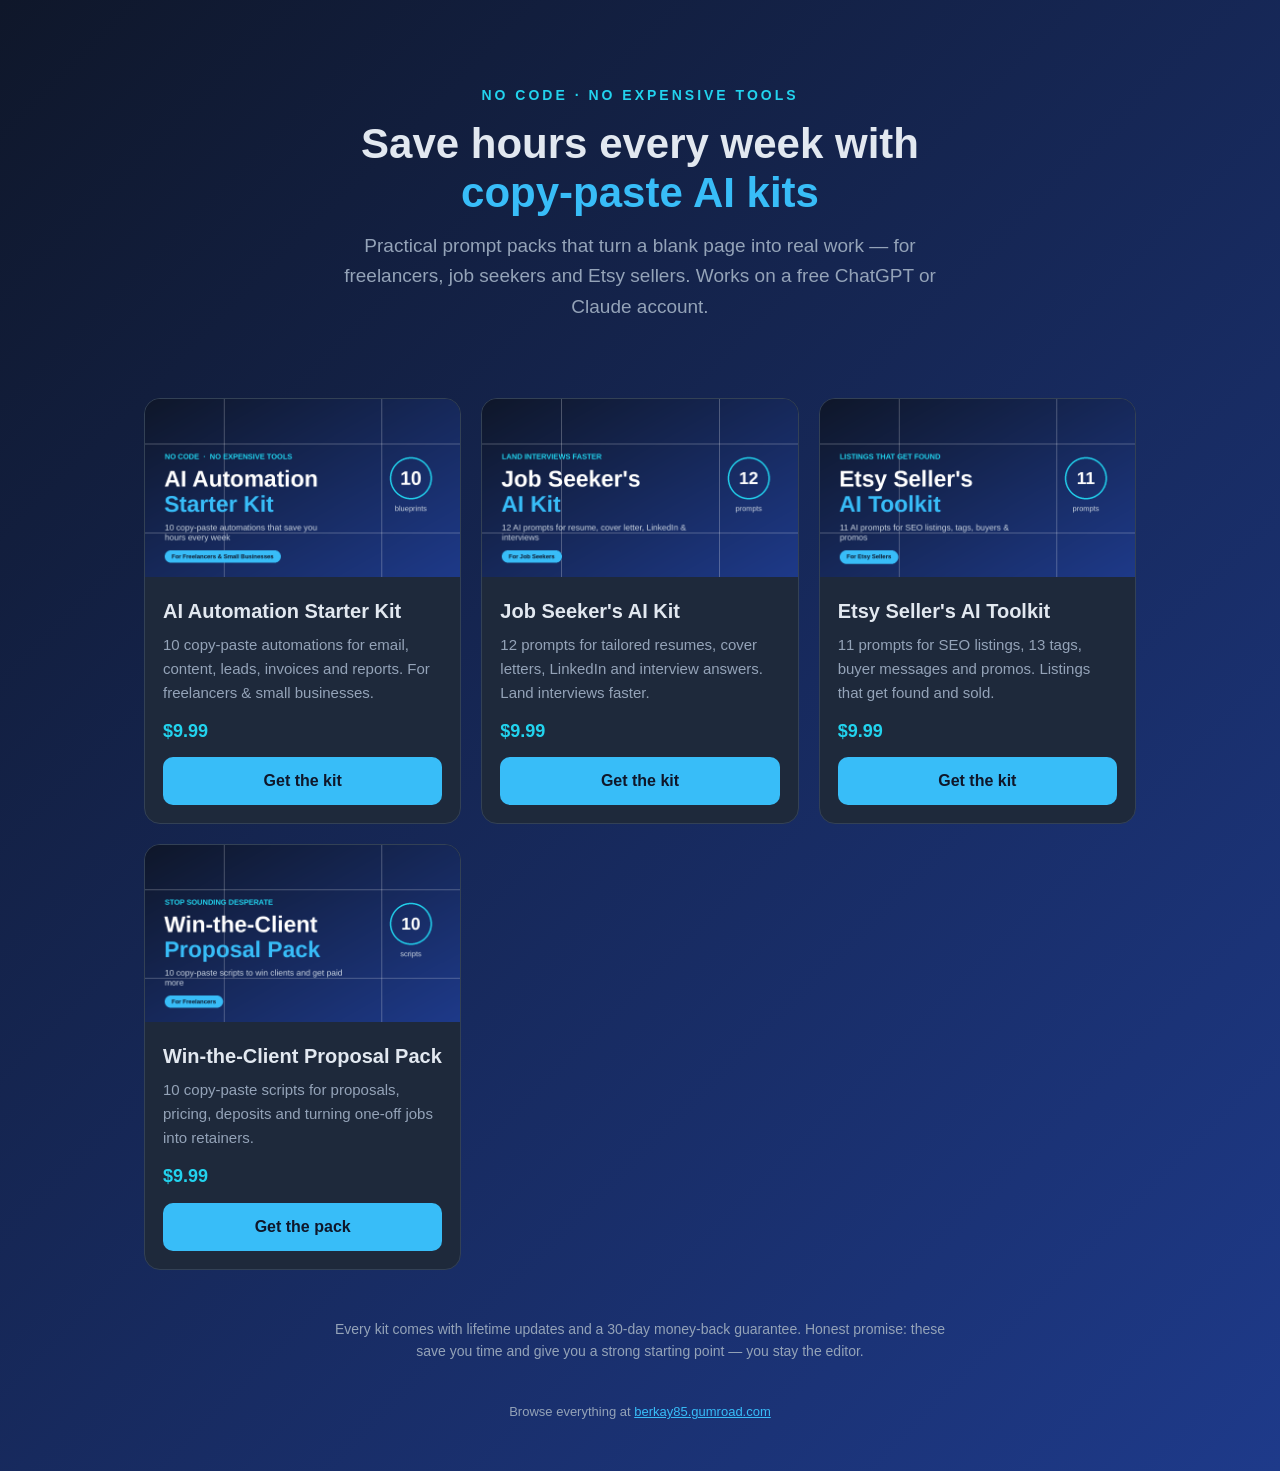
==== site/index.html @ 7fe672ae "Add SEO landing page showcasing all products (free passive traffic asset) - site/index.html: self-co" ====
<!DOCTYPE html>
<html lang="en">
<head>
<meta charset="UTF-8">
<meta name="viewport" content="width=device-width, initial-scale=1.0">
<title>AI Kits for Freelancers, Job Seekers & Etsy Sellers | No-Code Prompt Packs</title>
<meta name="description" content="Affordable copy-paste AI prompt kits: automate your business, win clients, land interviews, and sell more on Etsy. Works on a free ChatGPT or Claude account. From $9.99.">
<meta name="keywords" content="ai prompts, chatgpt prompts, automation, freelance tools, resume ai, etsy seo, prompt pack, no code">
<meta property="og:title" content="AI Kits — Save Hours With Copy-Paste Prompts">
<meta property="og:description" content="Practical AI prompt kits for freelancers, job seekers and Etsy sellers. No code, no expensive tools. From $9.99.">
<meta property="og:type" content="website">
<style>
  :root{--bg:#0f172a;--bg2:#1e3a8a;--acc:#38bdf8;--cyan:#22d3ee;--card:#1e293b;--text:#e2e8f0;--muted:#94a3b8}
  *{box-sizing:border-box;margin:0;padding:0}
  body{font-family:-apple-system,BlinkMacSystemFont,"Segoe UI",Roboto,Helvetica,Arial,sans-serif;
       background:linear-gradient(135deg,var(--bg),var(--bg2));color:var(--text);line-height:1.6;min-height:100vh}
  .wrap{max-width:1040px;margin:0 auto;padding:24px}
  header{text-align:center;padding:60px 16px 40px}
  .kicker{color:var(--cyan);font-weight:700;letter-spacing:3px;font-size:14px;text-transform:uppercase}
  h1{font-size:42px;line-height:1.15;margin:14px 0;font-weight:800}
  h1 .hl{color:var(--acc)}
  .sub{color:var(--muted);font-size:19px;max-width:640px;margin:0 auto}
  .grid{display:grid;grid-template-columns:repeat(auto-fit,minmax(280px,1fr));gap:20px;margin-top:36px}
  .card{background:var(--card);border:1px solid #334155;border-radius:16px;overflow:hidden;display:flex;flex-direction:column;transition:transform .15s,border-color .15s}
  .card:hover{transform:translateY(-4px);border-color:var(--acc)}
  .card img{width:100%;display:block;aspect-ratio:16/9;object-fit:cover;background:#0f172a}
  .card .body{padding:18px;display:flex;flex-direction:column;flex:1}
  .card h3{font-size:20px;margin-bottom:6px}
  .card p{color:var(--muted);font-size:15px;flex:1}
  .price{font-weight:800;color:var(--cyan);font-size:18px;margin:12px 0}
  .btn{display:inline-block;text-align:center;background:var(--acc);color:#0f172a;font-weight:800;
       padding:11px 16px;border-radius:10px;text-decoration:none}
  .btn:hover{background:var(--cyan)}
  .note{text-align:center;color:var(--muted);font-size:14px;margin:48px auto 0;max-width:620px}
  footer{text-align:center;color:var(--muted);font-size:13px;padding:40px 16px 24px}
  a.shop{color:var(--acc)}
</style>
</head>
<body>
<div class="wrap">
  <header>
    <div class="kicker">No code · No expensive tools</div>
    <h1>Save hours every week with<br><span class="hl">copy-paste AI kits</span></h1>
    <p class="sub">Practical prompt packs that turn a blank page into real work — for freelancers, job seekers and Etsy sellers. Works on a free ChatGPT or Claude account.</p>
  </header>

  <section class="grid">
    <article class="card">
      <img src="img/automation.png" alt="AI Automation Starter Kit cover">
      <div class="body">
        <h3>AI Automation Starter Kit</h3>
        <p>10 copy-paste automations for email, content, leads, invoices and reports. For freelancers &amp; small businesses.</p>
        <div class="price">$9.99</div>
        <a class="btn" href="https://berkay85.gumroad.com/l/lzrnk">Get the kit</a>
      </div>
    </article>

    <article class="card">
      <img src="img/jobseeker.png" alt="Job Seeker's AI Kit cover">
      <div class="body">
        <h3>Job Seeker's AI Kit</h3>
        <p>12 prompts for tailored resumes, cover letters, LinkedIn and interview answers. Land interviews faster.</p>
        <div class="price">$9.99</div>
        <a class="btn" href="https://berkay85.gumroad.com">Get the kit</a>
      </div>
    </article>

    <article class="card">
      <img src="img/etsy.png" alt="Etsy Seller's AI Toolkit cover">
      <div class="body">
        <h3>Etsy Seller's AI Toolkit</h3>
        <p>11 prompts for SEO listings, 13 tags, buyer messages and promos. Listings that get found and sold.</p>
        <div class="price">$9.99</div>
        <a class="btn" href="https://berkay85.gumroad.com">Get the kit</a>
      </div>
    </article>

    <article class="card">
      <img src="img/proposal.png" alt="Win-the-Client Proposal Pack cover">
      <div class="body">
        <h3>Win-the-Client Proposal Pack</h3>
        <p>10 copy-paste scripts for proposals, pricing, deposits and turning one-off jobs into retainers.</p>
        <div class="price">$9.99</div>
        <a class="btn" href="https://berkay85.gumroad.com">Get the pack</a>
      </div>
    </article>
  </section>

  <p class="note">Every kit comes with lifetime updates and a 30-day money-back guarantee. Honest promise: these save you time and give you a strong starting point — you stay the editor.</p>

  <footer>
    Browse everything at <a class="shop" href="https://berkay85.gumroad.com">berkay85.gumroad.com</a>
  </footer>
</div>
</body>
</html>
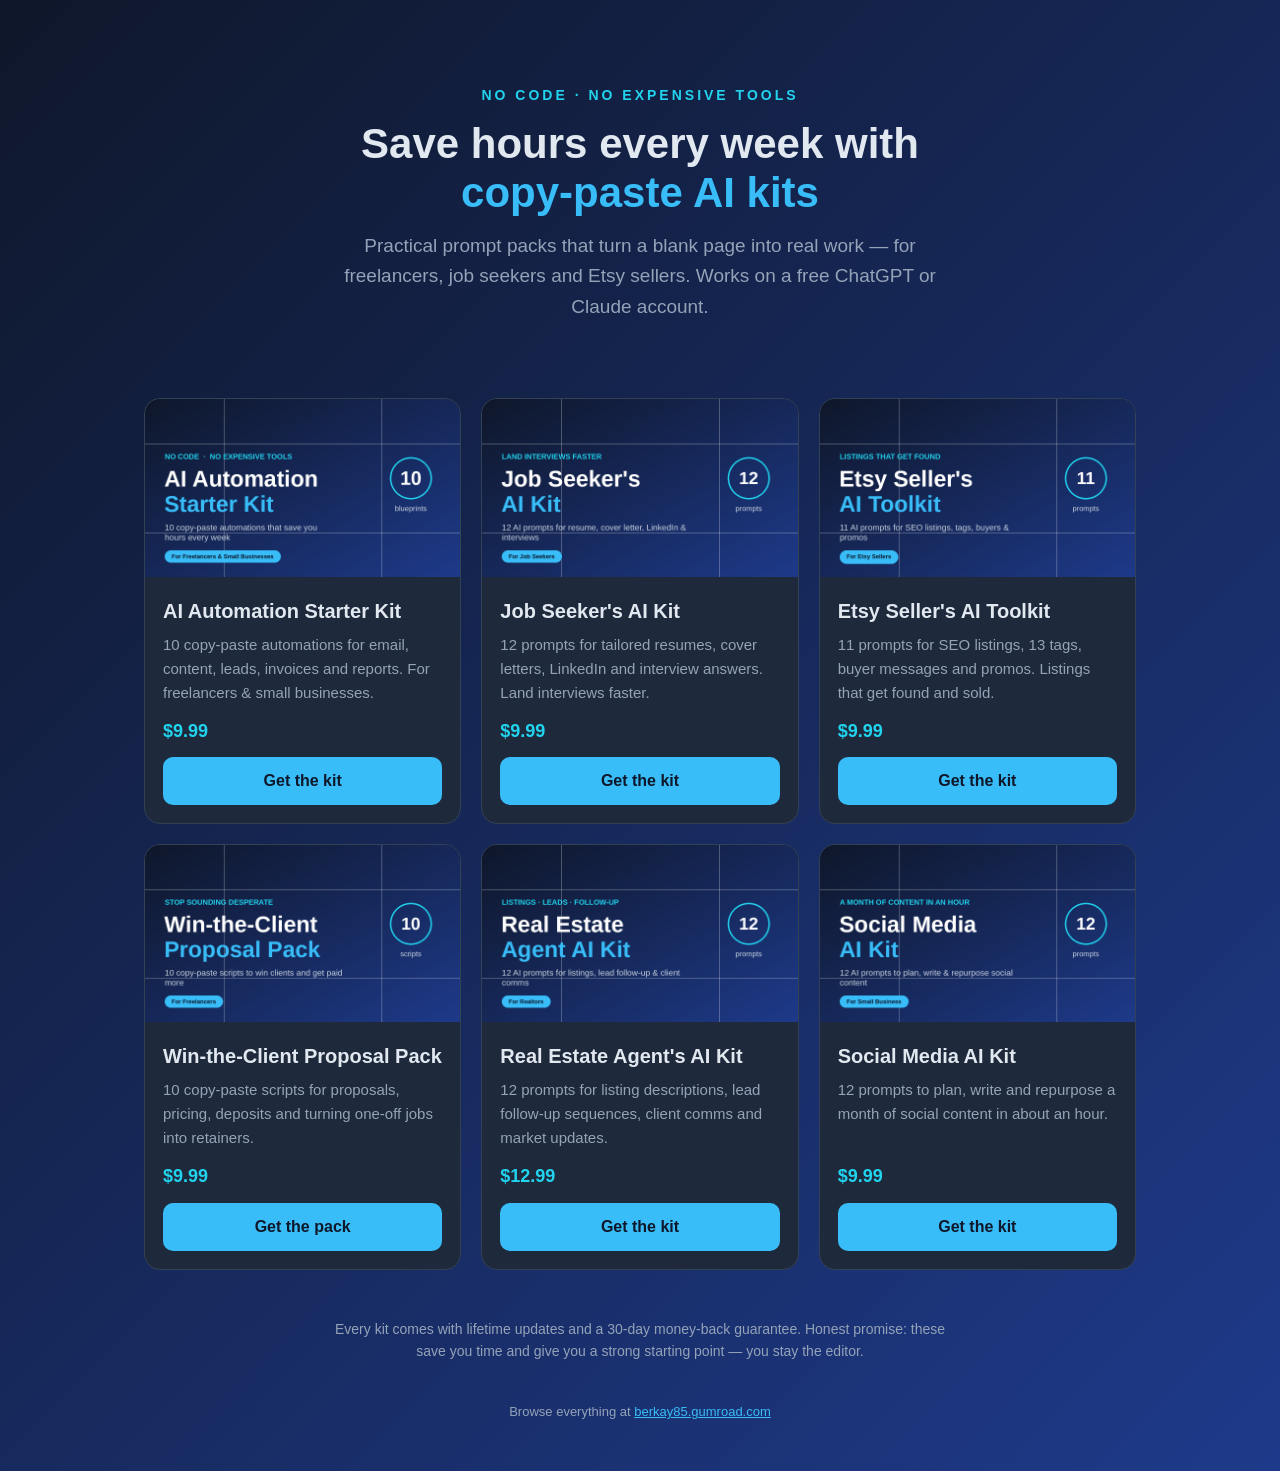
==== commit ccc21479: "Add 2 niche products (Real Estate Agent Kit, Social Media Kit); update catalog, Etsy listings, landi" ====
--- a/site/index.html
+++ b/site/index.html
@@ -84,6 +84,26 @@
         <a class="btn" href="https://berkay85.gumroad.com">Get the pack</a>
       </div>
     </article>
+
+    <article class="card">
+      <img src="img/realestate.png" alt="Real Estate Agent's AI Kit cover">
+      <div class="body">
+        <h3>Real Estate Agent's AI Kit</h3>
+        <p>12 prompts for listing descriptions, lead follow-up sequences, client comms and market updates.</p>
+        <div class="price">$12.99</div>
+        <a class="btn" href="https://berkay85.gumroad.com">Get the kit</a>
+      </div>
+    </article>
+
+    <article class="card">
+      <img src="img/socialmedia.png" alt="Small Business Social Media AI Kit cover">
+      <div class="body">
+        <h3>Social Media AI Kit</h3>
+        <p>12 prompts to plan, write and repurpose a month of social content in about an hour.</p>
+        <div class="price">$9.99</div>
+        <a class="btn" href="https://berkay85.gumroad.com">Get the kit</a>
+      </div>
+    </article>
   </section>
 
   <p class="note">Every kit comes with lifetime updates and a 30-day money-back guarantee. Honest promise: these save you time and give you a strong starting point — you stay the editor.</p>
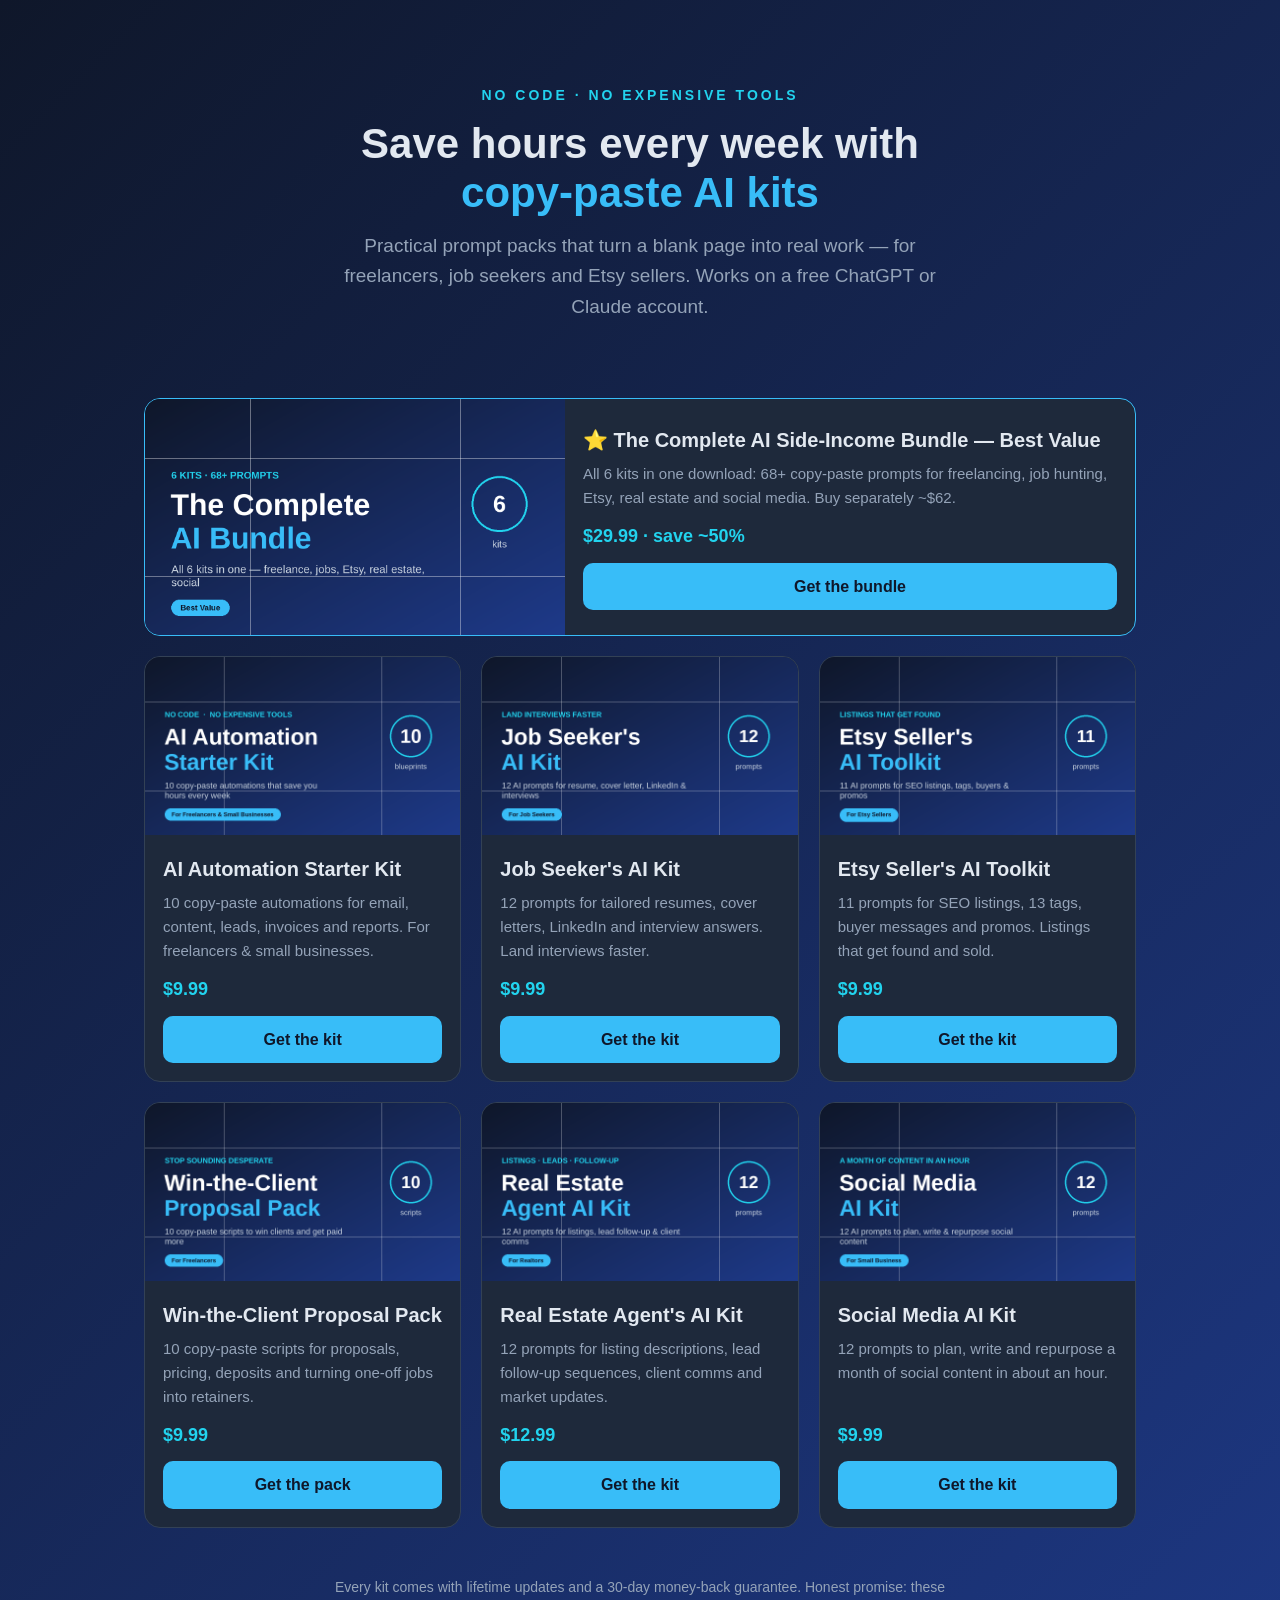
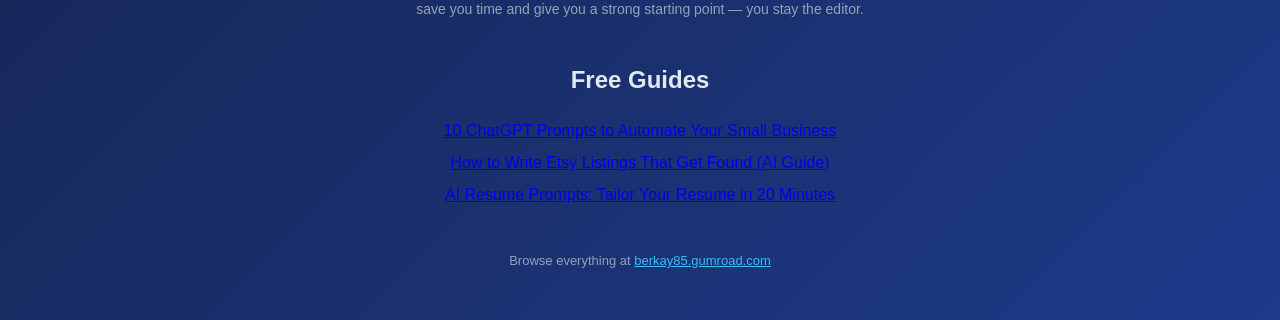
==== commit ab6d50a3: "Add bundle to landing page + 3 SEO blog guides (passive search traffic) - Landing: featured bundle c" ====
--- a/site/index.html
+++ b/site/index.html
@@ -45,6 +45,16 @@
   </header>
 
   <section class="grid">
+    <article class="card" style="grid-column:1/-1;display:flex;flex-direction:row;flex-wrap:wrap;align-items:center;border-color:var(--acc)">
+      <img src="img/bundle.png" alt="Complete AI Side-Income Bundle cover" style="max-width:420px;flex:1 1 300px">
+      <div class="body" style="flex:2 1 320px">
+        <h3>⭐ The Complete AI Side-Income Bundle — Best Value</h3>
+        <p>All 6 kits in one download: 68+ copy-paste prompts for freelancing, job hunting, Etsy, real estate and social media. Buy separately ~$62.</p>
+        <div class="price">$29.99 · save ~50%</div>
+        <a class="btn" href="https://berkay85.gumroad.com">Get the bundle</a>
+      </div>
+    </article>
+
     <article class="card">
       <img src="img/automation.png" alt="AI Automation Starter Kit cover">
       <div class="body">
@@ -108,6 +118,15 @@
 
   <p class="note">Every kit comes with lifetime updates and a 30-day money-back guarantee. Honest promise: these save you time and give you a strong starting point — you stay the editor.</p>
 
+  <section style="margin-top:40px">
+    <h2 style="text-align:center;font-size:24px;margin-bottom:16px">Free Guides</h2>
+    <ul style="max-width:640px;margin:0 auto;line-height:2;list-style:none;padding:0;text-align:center">
+      <li><a href="blog/automate-small-business-chatgpt-prompts.html">10 ChatGPT Prompts to Automate Your Small Business</a></li>
+      <li><a href="blog/etsy-listings-ai-seo-guide.html">How to Write Etsy Listings That Get Found (AI Guide)</a></li>
+      <li><a href="blog/ai-resume-prompts-land-interviews.html">AI Resume Prompts: Tailor Your Resume in 20 Minutes</a></li>
+    </ul>
+  </section>
+
   <footer>
     Browse everything at <a class="shop" href="https://berkay85.gumroad.com">berkay85.gumroad.com</a>
   </footer>
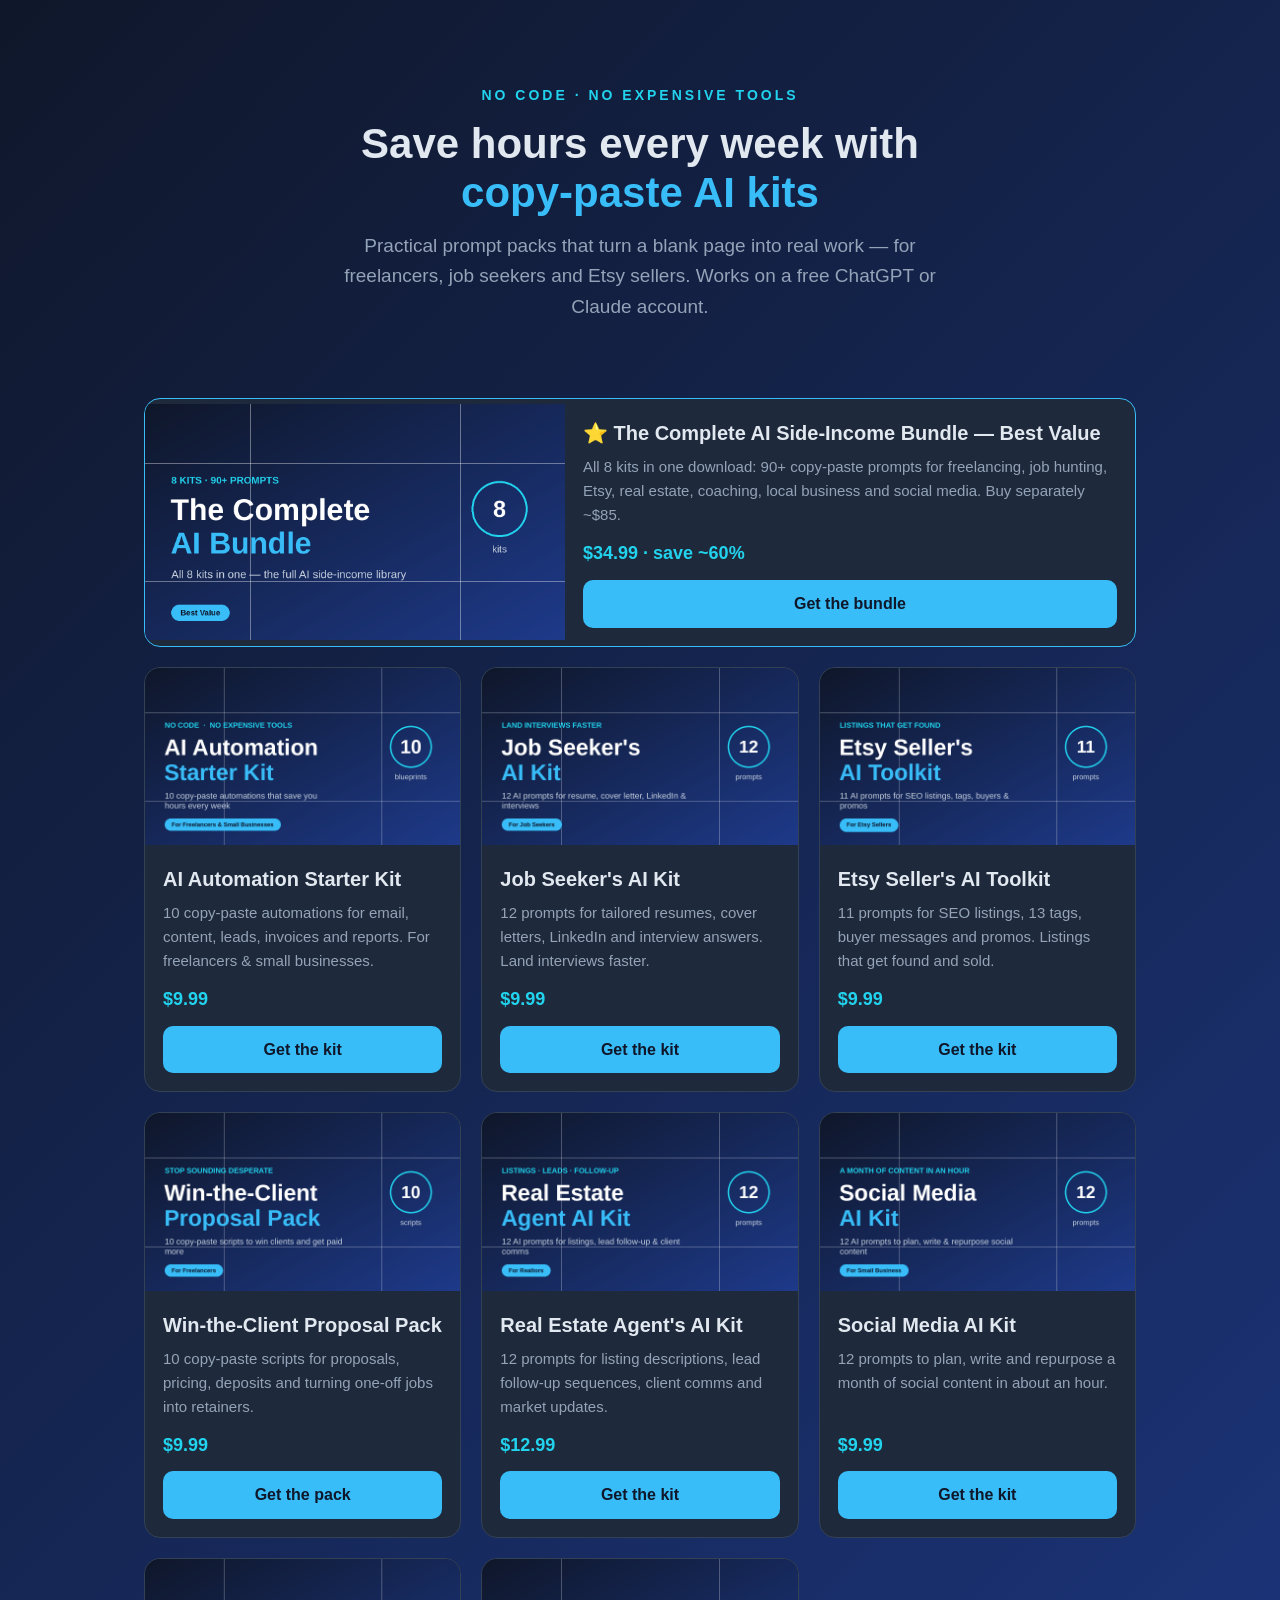
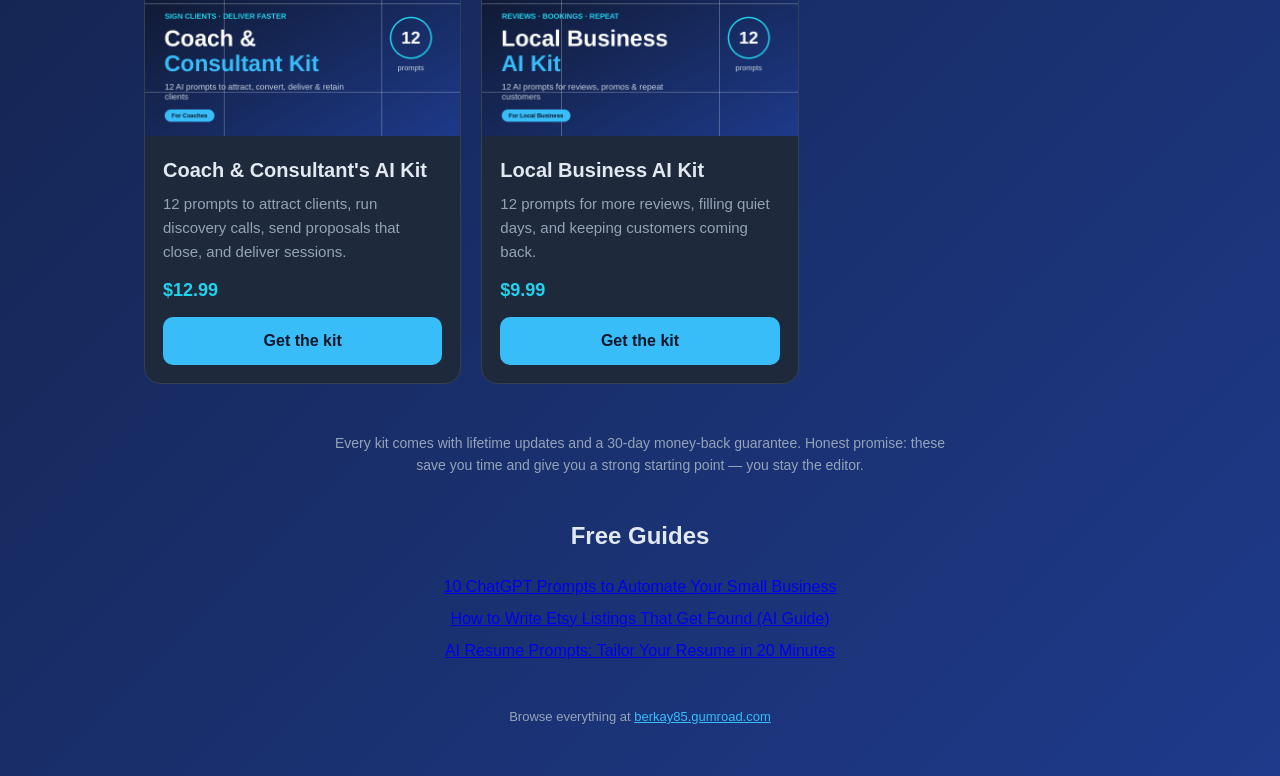
==== commit e7f20fd7: "Add 2 more niche products (Coach/Consultant, Local Business); rebuild bundle to 8 kits; SEO sitemap/" ====
--- a/site/index.html
+++ b/site/index.html
@@ -49,8 +49,8 @@
       <img src="img/bundle.png" alt="Complete AI Side-Income Bundle cover" style="max-width:420px;flex:1 1 300px">
       <div class="body" style="flex:2 1 320px">
         <h3>⭐ The Complete AI Side-Income Bundle — Best Value</h3>
-        <p>All 6 kits in one download: 68+ copy-paste prompts for freelancing, job hunting, Etsy, real estate and social media. Buy separately ~$62.</p>
-        <div class="price">$29.99 · save ~50%</div>
+        <p>All 8 kits in one download: 90+ copy-paste prompts for freelancing, job hunting, Etsy, real estate, coaching, local business and social media. Buy separately ~$85.</p>
+        <div class="price">$34.99 · save ~60%</div>
         <a class="btn" href="https://berkay85.gumroad.com">Get the bundle</a>
       </div>
     </article>
@@ -114,6 +114,26 @@
         <a class="btn" href="https://berkay85.gumroad.com">Get the kit</a>
       </div>
     </article>
+
+    <article class="card">
+      <img src="img/coach.png" alt="Coach & Consultant's AI Kit cover">
+      <div class="body">
+        <h3>Coach &amp; Consultant's AI Kit</h3>
+        <p>12 prompts to attract clients, run discovery calls, send proposals that close, and deliver sessions.</p>
+        <div class="price">$12.99</div>
+        <a class="btn" href="https://berkay85.gumroad.com">Get the kit</a>
+      </div>
+    </article>
+
+    <article class="card">
+      <img src="img/localbiz.png" alt="Local Business AI Kit cover">
+      <div class="body">
+        <h3>Local Business AI Kit</h3>
+        <p>12 prompts for more reviews, filling quiet days, and keeping customers coming back.</p>
+        <div class="price">$9.99</div>
+        <a class="btn" href="https://berkay85.gumroad.com">Get the kit</a>
+      </div>
+    </article>
   </section>
 
   <p class="note">Every kit comes with lifetime updates and a 30-day money-back guarantee. Honest promise: these save you time and give you a strong starting point — you stay the editor.</p>
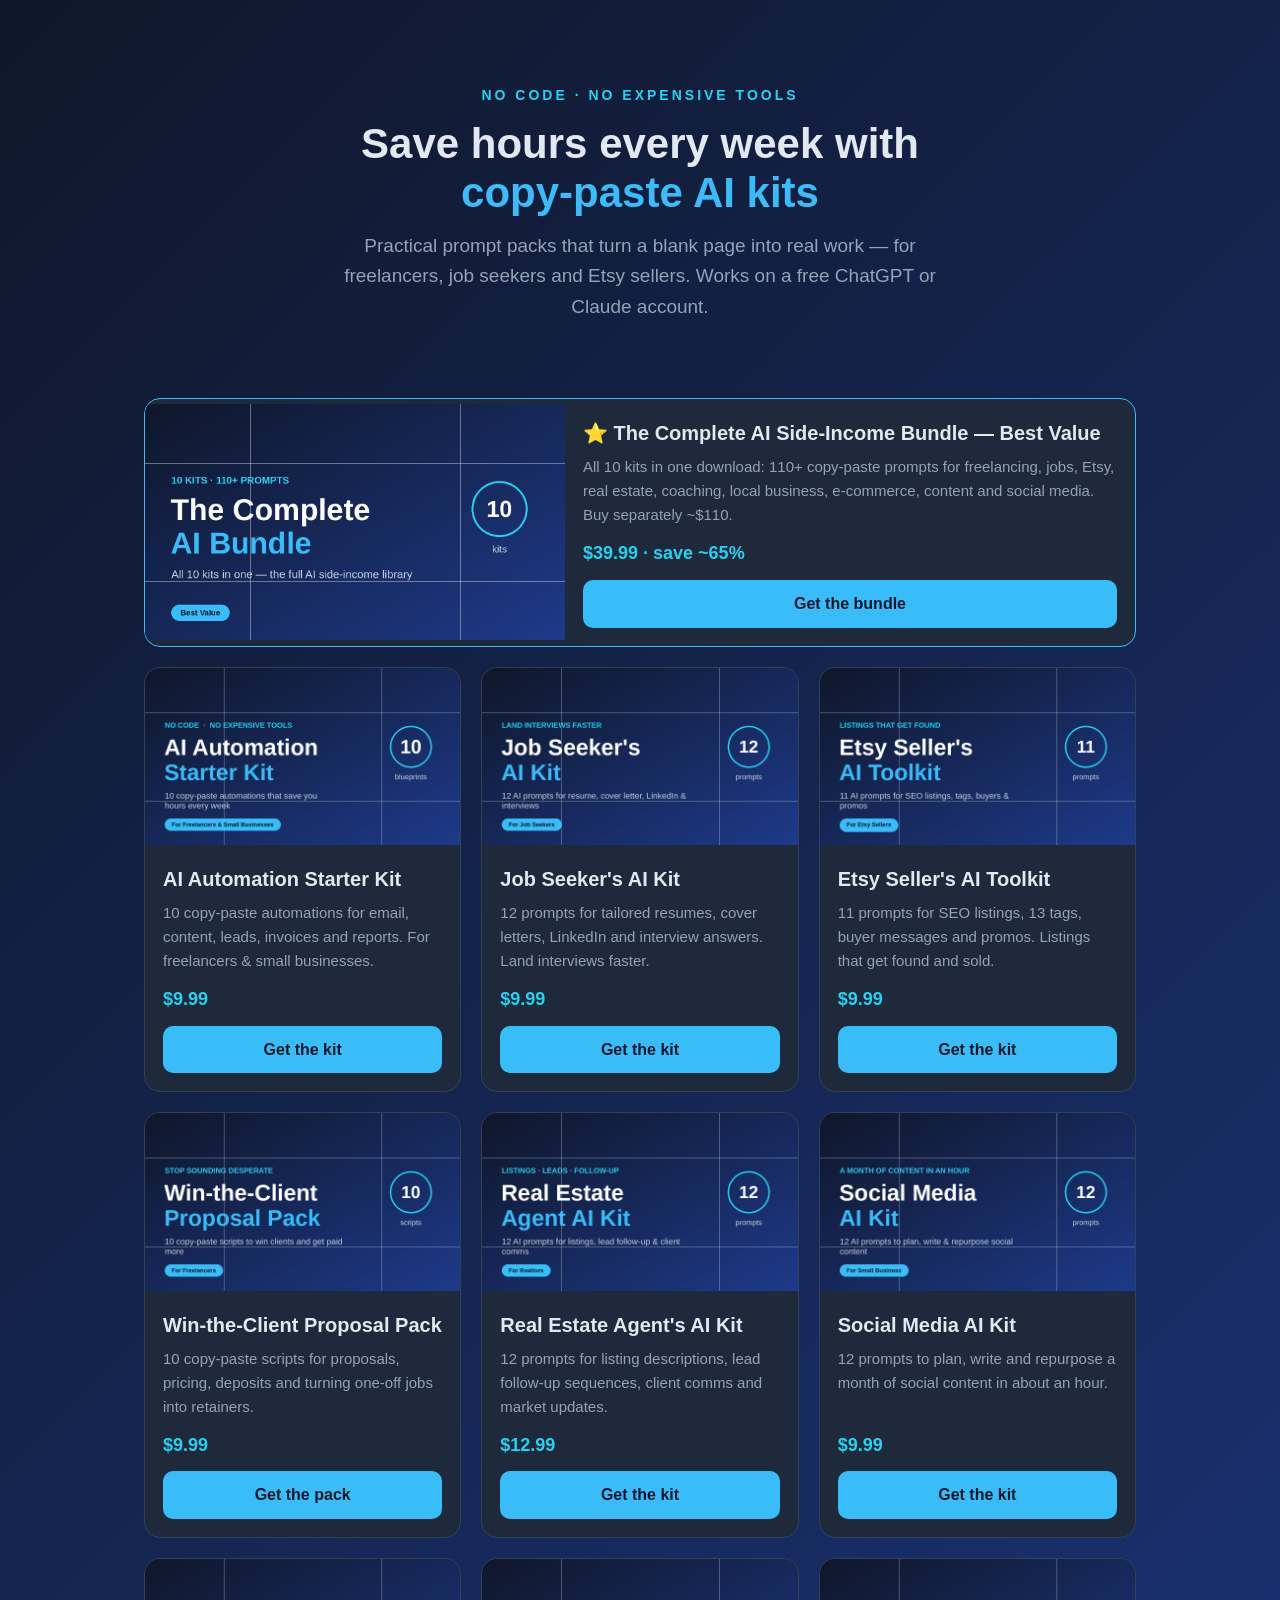
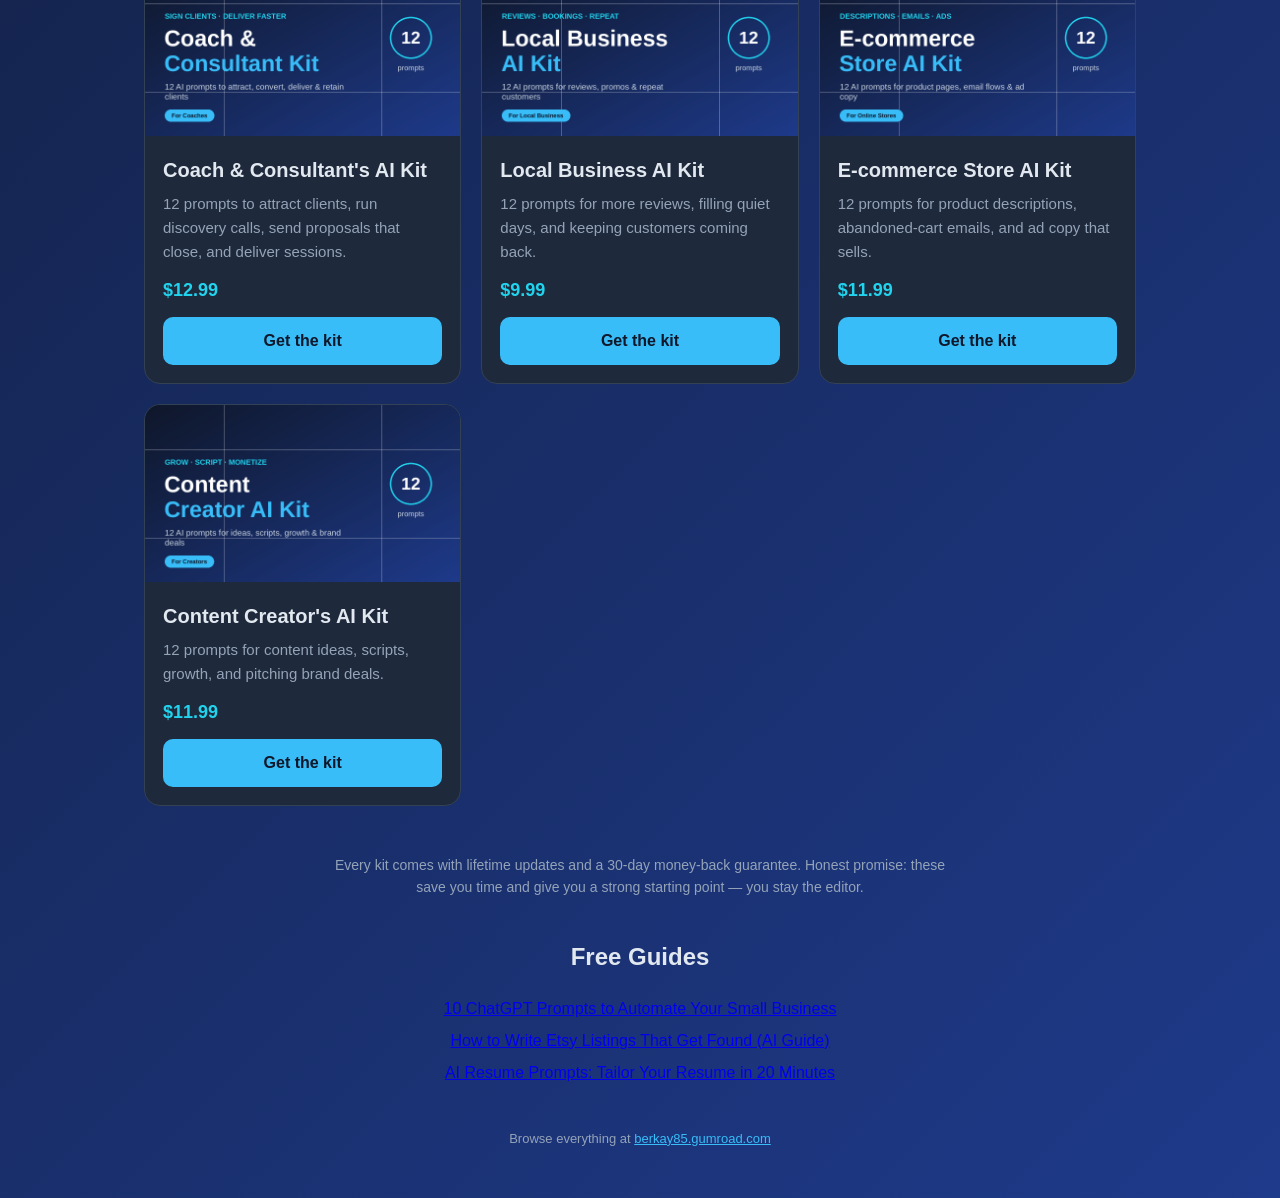
==== commit 49bf4d47: "Apply Fiverr SEO research to gigs (keyword-first titles, 5 tags, intro pricing, thumbnails); rebuild" ====
--- a/site/index.html
+++ b/site/index.html
@@ -49,8 +49,8 @@
       <img src="img/bundle.png" alt="Complete AI Side-Income Bundle cover" style="max-width:420px;flex:1 1 300px">
       <div class="body" style="flex:2 1 320px">
         <h3>⭐ The Complete AI Side-Income Bundle — Best Value</h3>
-        <p>All 8 kits in one download: 90+ copy-paste prompts for freelancing, job hunting, Etsy, real estate, coaching, local business and social media. Buy separately ~$85.</p>
-        <div class="price">$34.99 · save ~60%</div>
+        <p>All 10 kits in one download: 110+ copy-paste prompts for freelancing, jobs, Etsy, real estate, coaching, local business, e-commerce, content and social media. Buy separately ~$110.</p>
+        <div class="price">$39.99 · save ~65%</div>
         <a class="btn" href="https://berkay85.gumroad.com">Get the bundle</a>
       </div>
     </article>
@@ -134,6 +134,26 @@
         <a class="btn" href="https://berkay85.gumroad.com">Get the kit</a>
       </div>
     </article>
+
+    <article class="card">
+      <img src="img/ecommerce.png" alt="E-commerce Store AI Kit cover">
+      <div class="body">
+        <h3>E-commerce Store AI Kit</h3>
+        <p>12 prompts for product descriptions, abandoned-cart emails, and ad copy that sells.</p>
+        <div class="price">$11.99</div>
+        <a class="btn" href="https://berkay85.gumroad.com">Get the kit</a>
+      </div>
+    </article>
+
+    <article class="card">
+      <img src="img/creator.png" alt="Content Creator's AI Kit cover">
+      <div class="body">
+        <h3>Content Creator's AI Kit</h3>
+        <p>12 prompts for content ideas, scripts, growth, and pitching brand deals.</p>
+        <div class="price">$11.99</div>
+        <a class="btn" href="https://berkay85.gumroad.com">Get the kit</a>
+      </div>
+    </article>
   </section>
 
   <p class="note">Every kit comes with lifetime updates and a 30-day money-back guarantee. Honest promise: these save you time and give you a strong starting point — you stay the editor.</p>
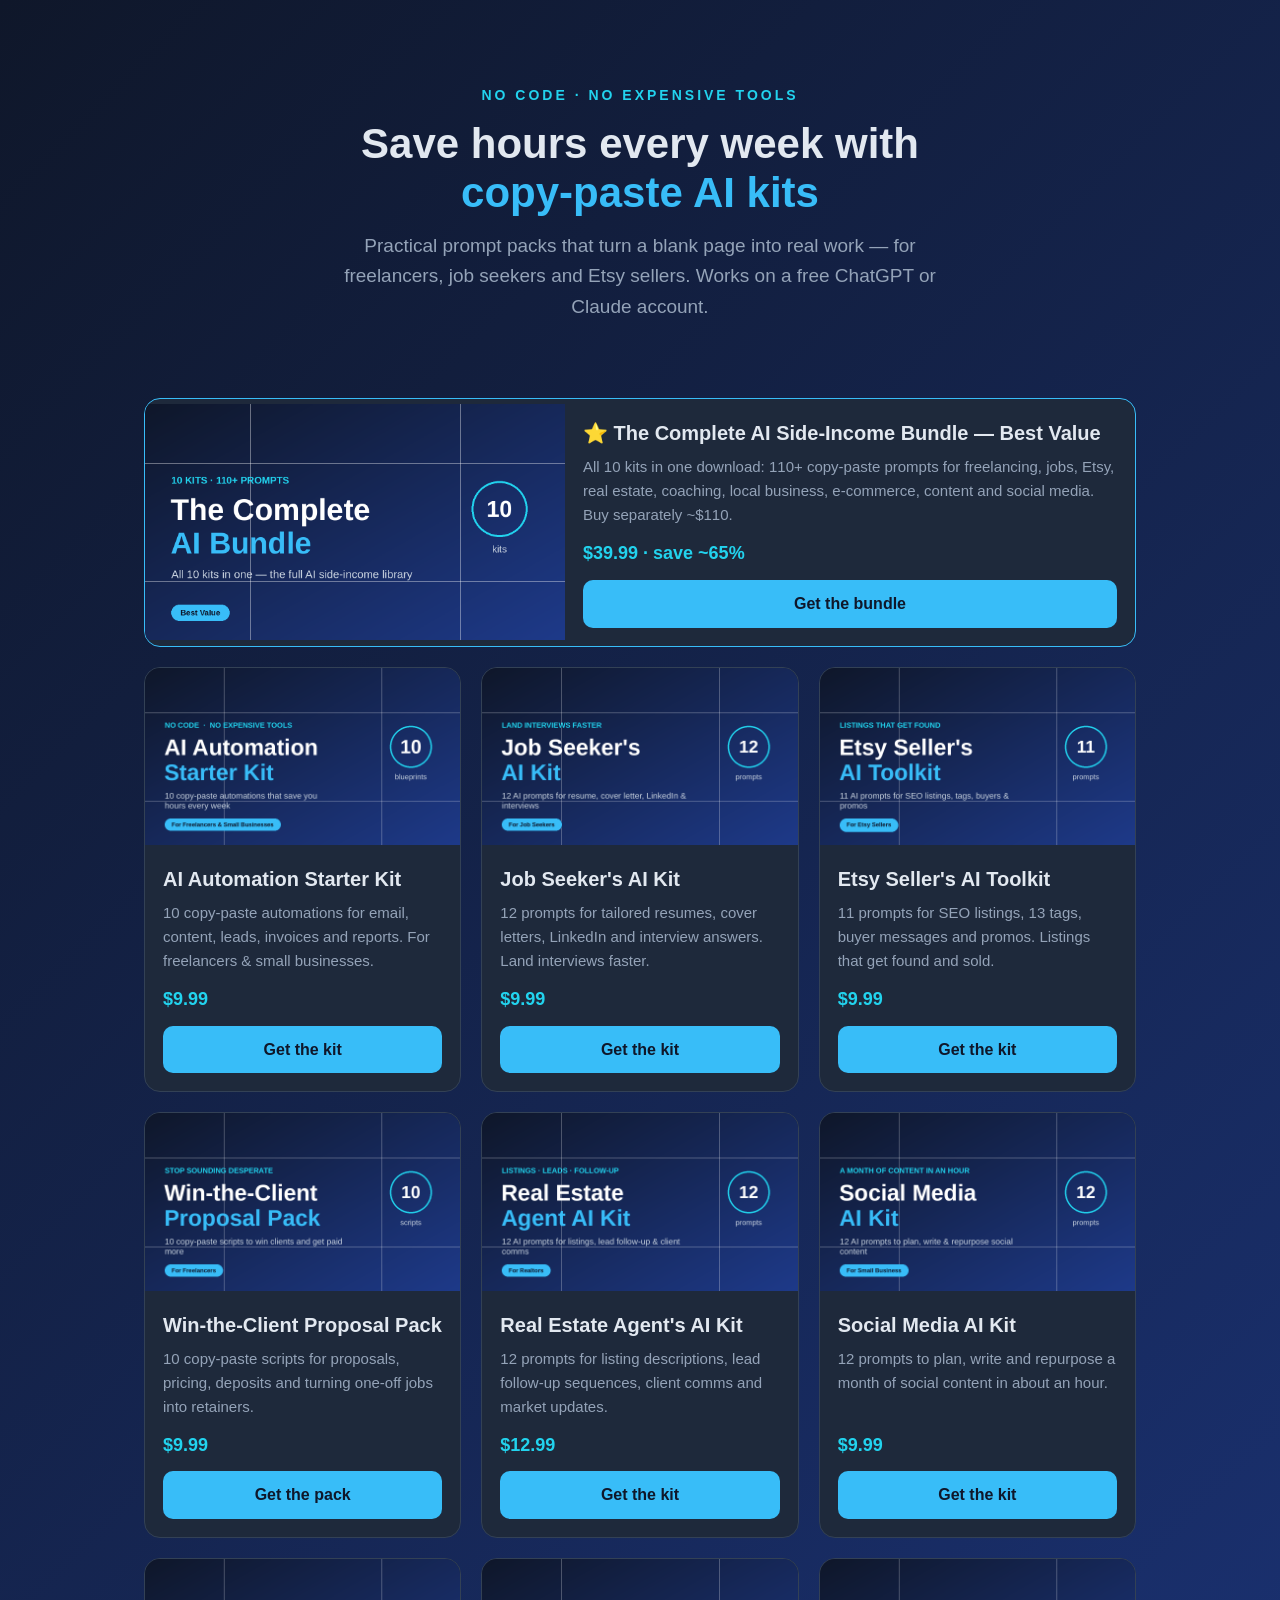
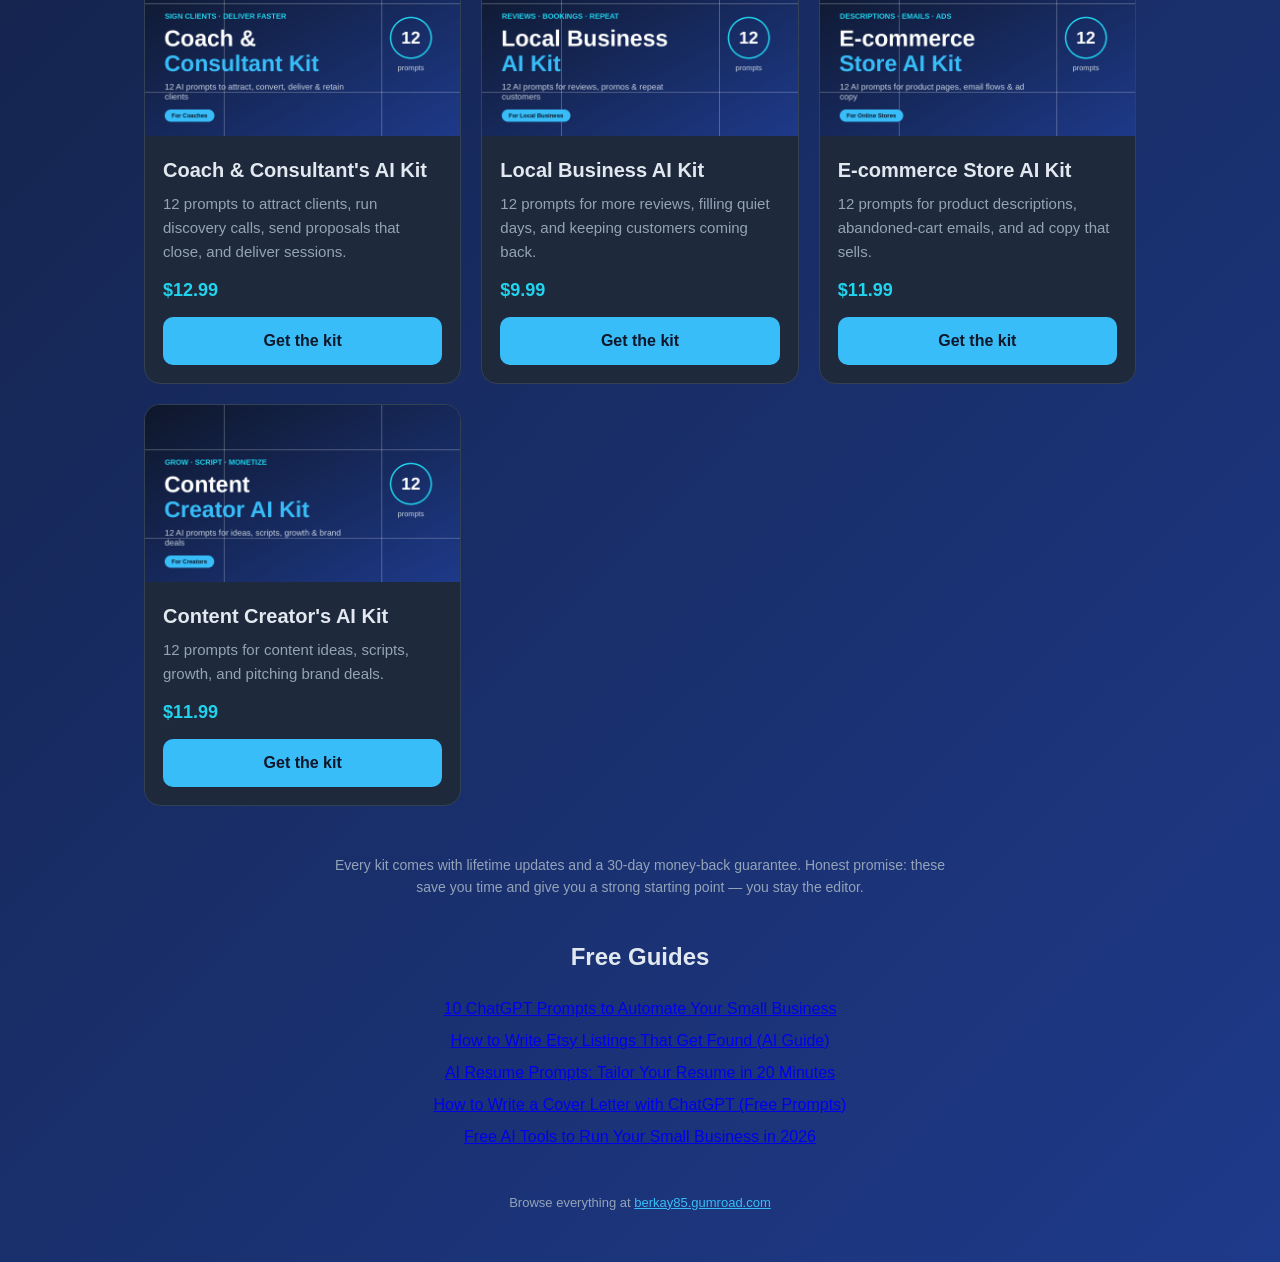
==== commit ebae0a88: "Grow free SEO content engine: +2 buyer-intent articles funneling to products (cover letter, free AI " ====
--- a/site/index.html
+++ b/site/index.html
@@ -164,6 +164,8 @@
       <li><a href="blog/automate-small-business-chatgpt-prompts.html">10 ChatGPT Prompts to Automate Your Small Business</a></li>
       <li><a href="blog/etsy-listings-ai-seo-guide.html">How to Write Etsy Listings That Get Found (AI Guide)</a></li>
       <li><a href="blog/ai-resume-prompts-land-interviews.html">AI Resume Prompts: Tailor Your Resume in 20 Minutes</a></li>
+      <li><a href="blog/chatgpt-cover-letter-guide.html">How to Write a Cover Letter with ChatGPT (Free Prompts)</a></li>
+      <li><a href="blog/free-ai-tools-small-business.html">Free AI Tools to Run Your Small Business in 2026</a></li>
     </ul>
   </section>
 
